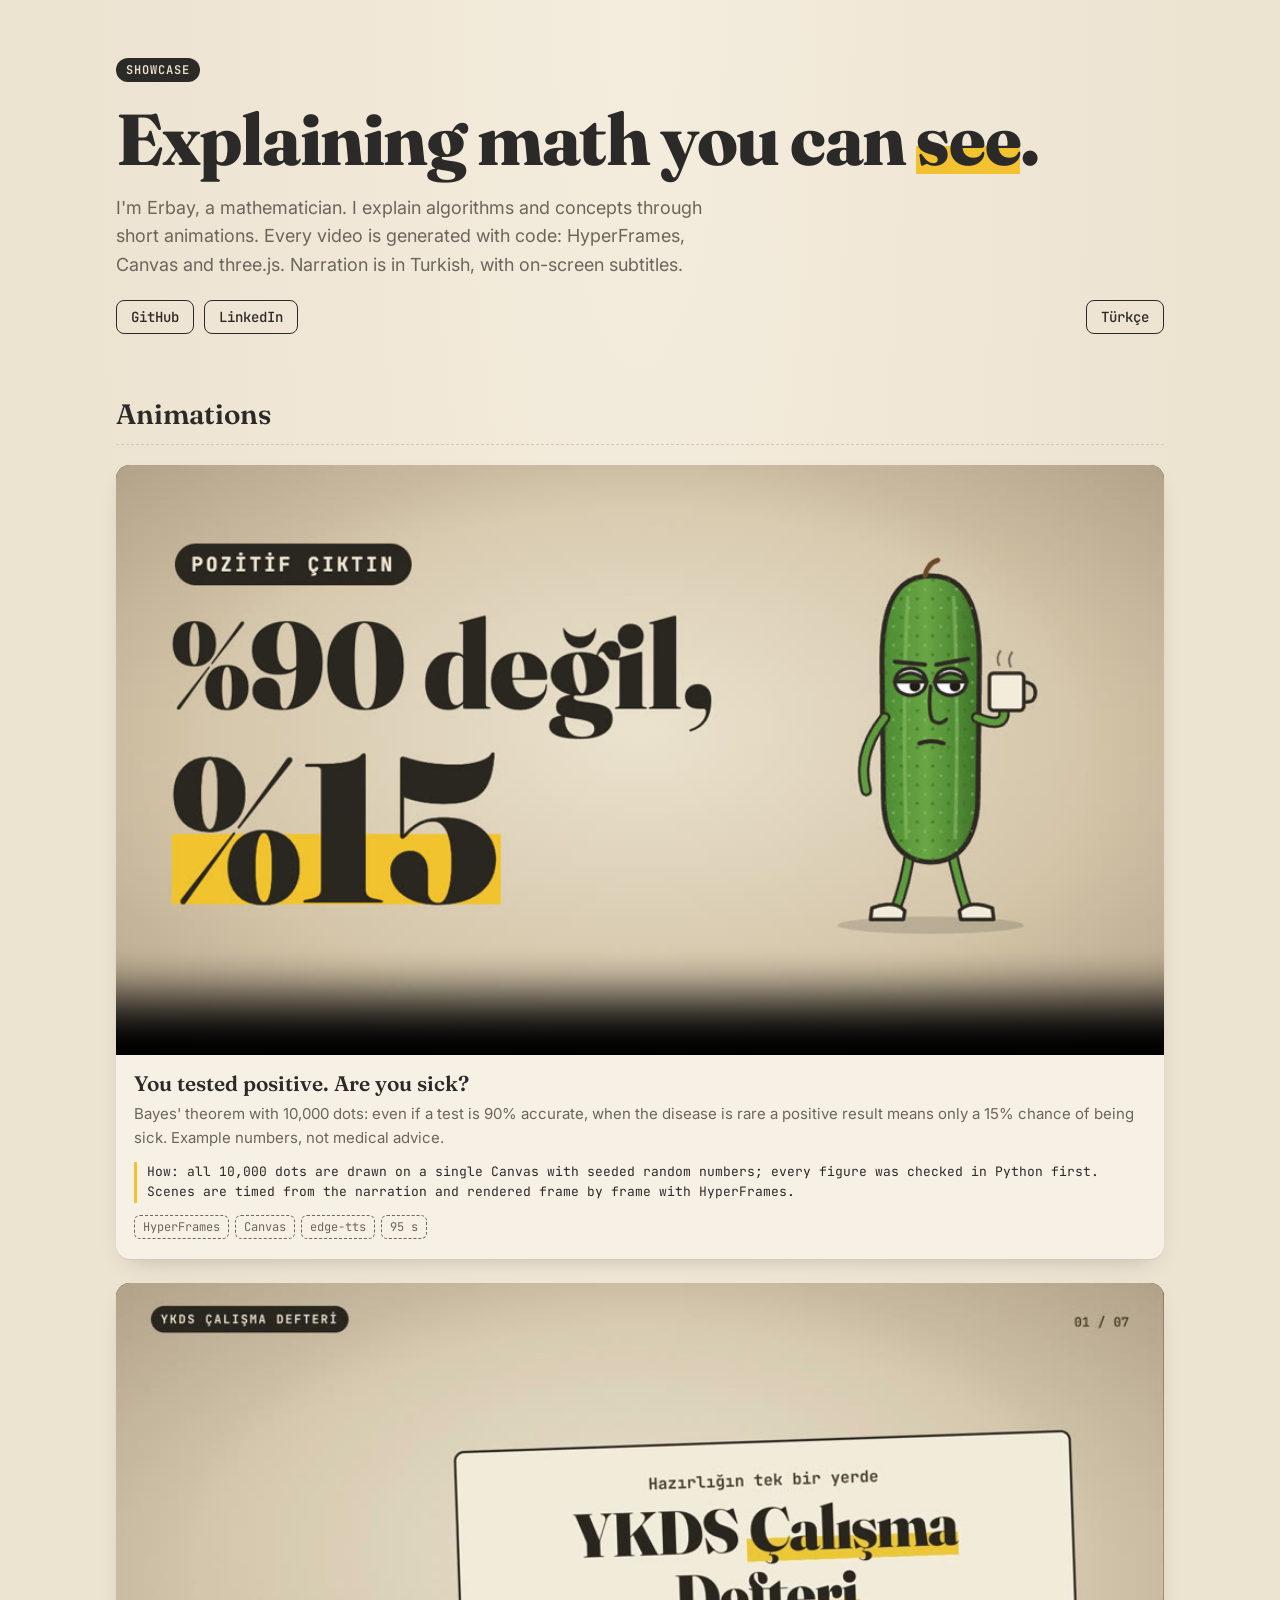
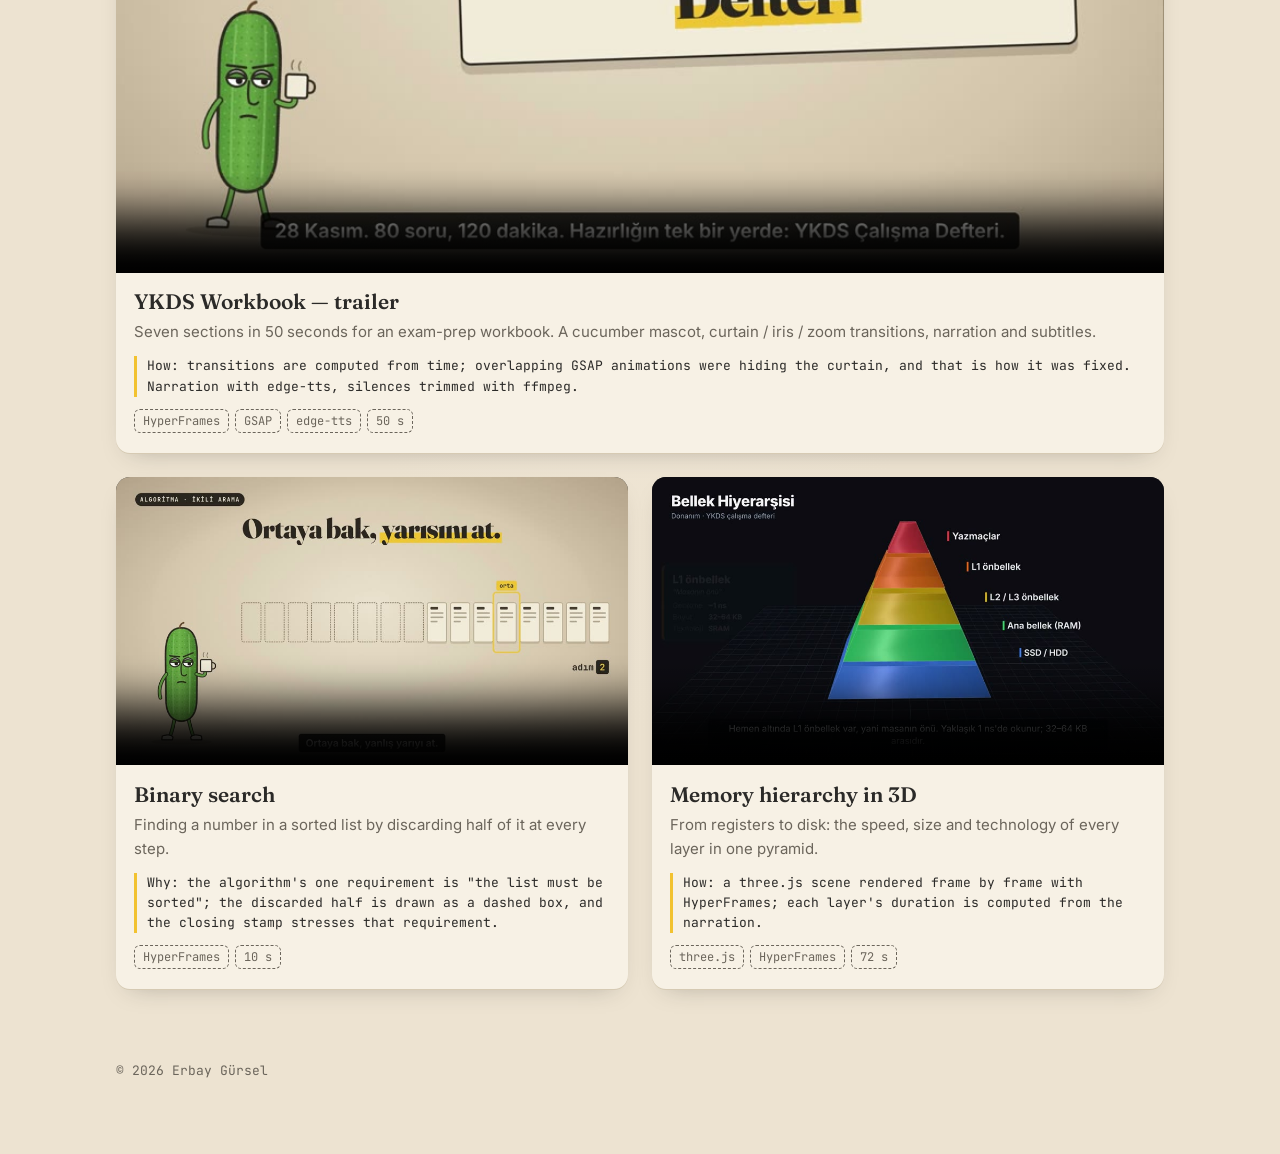
==== en/index.html @ 1694abf9 "İngilizce sayfa, ortak stil dosyası ve erişilebilirlik - en/index.html: tüm kartların İngilizce çevi" ====
<!doctype html>
<html lang="en">
<head>
<meta charset="utf-8">
<meta name="viewport" content="width=device-width, initial-scale=1">
<title>Erbay Gürsel · Showcase</title>
<meta name="description" content="Short animations that explain mathematics and algorithms visually.">
<link rel="icon" href="data:image/svg+xml,%3Csvg xmlns='http://www.w3.org/2000/svg' viewBox='0 0 32 32'%3E%3Crect x='9' y='2' width='14' height='28' rx='7' fill='%2356a13b' stroke='%232b2a28' stroke-width='2'/%3E%3Ccircle cx='14' cy='10' r='1.3' fill='%232b2a28'/%3E%3Ccircle cx='18' cy='16' r='1.3' fill='%232b2a28'/%3E%3Ccircle cx='14' cy='22' r='1.3' fill='%232b2a28'/%3E%3C/svg%3E">
<link rel="canonical" href="https://erbaygursel.github.io/vitrin/en/">
<link rel="alternate" hreflang="tr" href="https://erbaygursel.github.io/vitrin/">
<link rel="alternate" hreflang="en" href="https://erbaygursel.github.io/vitrin/en/">
<meta property="og:type" content="website">
<meta property="og:url" content="https://erbaygursel.github.io/vitrin/en/">
<meta property="og:title" content="Erbay Gürsel · Explaining math you can see">
<meta property="og:description" content="Short, code-generated animations that explain mathematics and algorithms visually.">
<meta property="og:image" content="https://erbaygursel.github.io/vitrin/kapaklar/bayes.jpg">
<meta property="og:image:width" content="960">
<meta property="og:image:height" content="540">
<meta property="og:locale" content="en_US">
<meta name="twitter:card" content="summary_large_image">
<link rel="preconnect" href="https://fonts.googleapis.com">
<link rel="preconnect" href="https://fonts.gstatic.com" crossorigin>
<link href="https://fonts.googleapis.com/css2?family=Fraunces:opsz,wght@9..144,600;9..144,800&family=JetBrains+Mono:wght@400;600&family=Inter:wght@400;500&display=swap" rel="stylesheet">
<link rel="stylesheet" href="../stil.css">
</head>
<body>
<main>
  <header>
    <span class="etiket">Showcase</span>
    <h1>Explaining math you can <span class="vurgu">see</span>.</h1>
    <p class="giris">I'm Erbay, a mathematician. I explain algorithms and concepts through short animations.
      Every video is generated with code: HyperFrames, Canvas and three.js. Narration is in Turkish, with on-screen subtitles.</p>
    <nav class="baglantilar">
      <a href="https://github.com/erbaygursel">GitHub</a>
      <a href="https://www.linkedin.com/in/erbay-gursel/">LinkedIn</a>
      <a class="dil" href="../" hreflang="tr" lang="tr">Türkçe</a>
    </nav>
  </header>

  <h2>Animations</h2>
  <section class="izgara">
    <article class="kart genis">
      <video controls preload="none" playsinline aria-labelledby="bayes" poster="../kapaklar/bayes.jpg" src="../videolar/bayes.mp4"></video>
      <div class="bilgi">
        <h3 id="bayes">You tested positive. Are you sick?</h3>
        <p>Bayes' theorem with 10,000 dots: even if a test is 90% accurate, when the disease is rare a positive result means only a 15% chance of being sick. Example numbers, not medical advice.</p>
        <p class="nasil">How: all 10,000 dots are drawn on a single Canvas with seeded random numbers; every figure was checked in Python first. Scenes are timed from the narration and rendered frame by frame with HyperFrames.</p>
        <div class="araclar"><span>HyperFrames</span><span>Canvas</span><span>edge-tts</span><span>95 s</span></div>
      </div>
    </article>

    <article class="kart genis">
      <video controls preload="none" playsinline aria-labelledby="ykds-tanitim" poster="../kapaklar/ykds-tanitim.jpg" src="../videolar/ykds-tanitim.mp4"></video>
      <div class="bilgi">
        <h3 id="ykds-tanitim">YKDS Workbook — trailer</h3>
        <p>Seven sections in 50 seconds for an exam-prep workbook. A cucumber mascot, curtain / iris / zoom transitions, narration and subtitles.</p>
        <p class="nasil">How: transitions are computed from time; overlapping GSAP animations were hiding the curtain, and that is how it was fixed. Narration with edge-tts, silences trimmed with ffmpeg.</p>
        <div class="araclar"><span>HyperFrames</span><span>GSAP</span><span>edge-tts</span><span>50 s</span></div>
      </div>
    </article>

    <article class="kart">
      <video controls preload="none" playsinline aria-labelledby="ikili-arama" poster="../kapaklar/ikili-arama.jpg" src="../videolar/ikili-arama.mp4"></video>
      <div class="bilgi">
        <h3 id="ikili-arama">Binary search</h3>
        <p>Finding a number in a sorted list by discarding half of it at every step.</p>
        <p class="nasil">Why: the algorithm's one requirement is "the list must be sorted"; the discarded half is drawn as a dashed box, and the closing stamp stresses that requirement.</p>
        <div class="araclar"><span>HyperFrames</span><span>10 s</span></div>
      </div>
    </article>

    <article class="kart">
      <video controls preload="none" playsinline aria-labelledby="bellek-hiyerarsisi" poster="../kapaklar/bellek-hiyerarsisi.jpg" src="../videolar/bellek-hiyerarsisi.mp4"></video>
      <div class="bilgi">
        <h3 id="bellek-hiyerarsisi">Memory hierarchy in 3D</h3>
        <p>From registers to disk: the speed, size and technology of every layer in one pyramid.</p>
        <p class="nasil">How: a three.js scene rendered frame by frame with HyperFrames; each layer's duration is computed from the narration.</p>
        <div class="araclar"><span>three.js</span><span>HyperFrames</span><span>72 s</span></div>
      </div>
    </article>
  </section>

  <footer>© 2026 Erbay Gürsel</footer>
</main>
</body>
</html>
---- stil.css ----
:root {
  --kraft: #ede3d1;
  --kart: #f7f1e5;
  --antrasit: #2b2a28;
  --soluk: #6b655b;
  --sari: #f2c230;
  --cizgi: #d6cab3;
}
* { box-sizing: border-box; }
body {
  margin: 0;
  background: var(--kraft) radial-gradient(ellipse at top, #f4ecdd 0%, var(--kraft) 60%) no-repeat;
  color: var(--antrasit);
  font: 16px/1.6 Inter, system-ui, sans-serif;
}
main { max-width: 1080px; margin: 0 auto; padding: 56px 16px 72px; }

.etiket {
  display: inline-block;
  font: 600 12px/1 "JetBrains Mono", monospace;
  letter-spacing: .08em;
  text-transform: uppercase;
  background: var(--antrasit);
  color: var(--kraft);
  padding: 6px 10px;
  border-radius: 999px;
}
h1 {
  font: 800 clamp(40px, 7vw, 72px)/1.05 Fraunces, Georgia, serif;
  margin: 20px 0 16px;
  letter-spacing: -.02em;
}
.vurgu { background: linear-gradient(transparent 58%, var(--sari) 58%, var(--sari) 90%, transparent 90%); }
.giris { max-width: 620px; font-size: 18px; color: var(--soluk); margin: 0; }
.baglantilar { margin-top: 20px; display: flex; gap: 10px; flex-wrap: wrap; }
.baglantilar a {
  font: 500 14px/1 "JetBrains Mono", monospace;
  color: var(--antrasit);
  text-decoration: none;
  border: 1.5px solid var(--antrasit);
  padding: 9px 14px;
  border-radius: 8px;
}
.baglantilar a:hover { background: var(--antrasit); color: var(--kraft); }
a:focus-visible, video:focus-visible { outline: 3px solid var(--sari); outline-offset: 3px; }
.dil { margin-left: auto; }

h2 {
  font: 600 28px/1.2 Fraunces, Georgia, serif;
  margin: 64px 0 20px;
  padding-bottom: 12px;
  border-bottom: 1.5px dashed var(--cizgi);
}
.izgara { display: grid; grid-template-columns: repeat(2, minmax(0, 1fr)); gap: 24px; }
.kart {
  background: var(--kart);
  border-radius: 14px;
  overflow: hidden;
  box-shadow: 0 1px 0 var(--cizgi), 0 10px 24px -14px rgba(43, 42, 40, .35);
}
.kart.genis { grid-column: 1 / -1; }
video { display: block; width: 100%; aspect-ratio: 16 / 9; background: var(--antrasit); }
.bilgi { padding: 16px 18px 20px; }
.bilgi h3 { font: 600 21px/1.25 Fraunces, Georgia, serif; margin: 0 0 6px; }
.bilgi p { margin: 0 0 12px; color: var(--soluk); font-size: 15px; }
.bilgi p.nasil { font: 400 13px/1.55 "JetBrains Mono", monospace; color: var(--antrasit); border-left: 3px solid var(--sari); padding-left: 10px; }
.araclar { display: flex; gap: 6px; flex-wrap: wrap; }
.araclar span {
  font: 400 12px/1 "JetBrains Mono", monospace;
  border: 1px dashed var(--soluk);
  color: var(--soluk);
  padding: 5px 8px;
  border-radius: 6px;
}
footer {
  margin-top: 72px;
  font: 400 13px/1.6 "JetBrains Mono", monospace;
  color: var(--soluk);
}
@media (max-width: 720px) {
  main { padding-top: 36px; }
  .izgara { grid-template-columns: minmax(0, 1fr); }
}
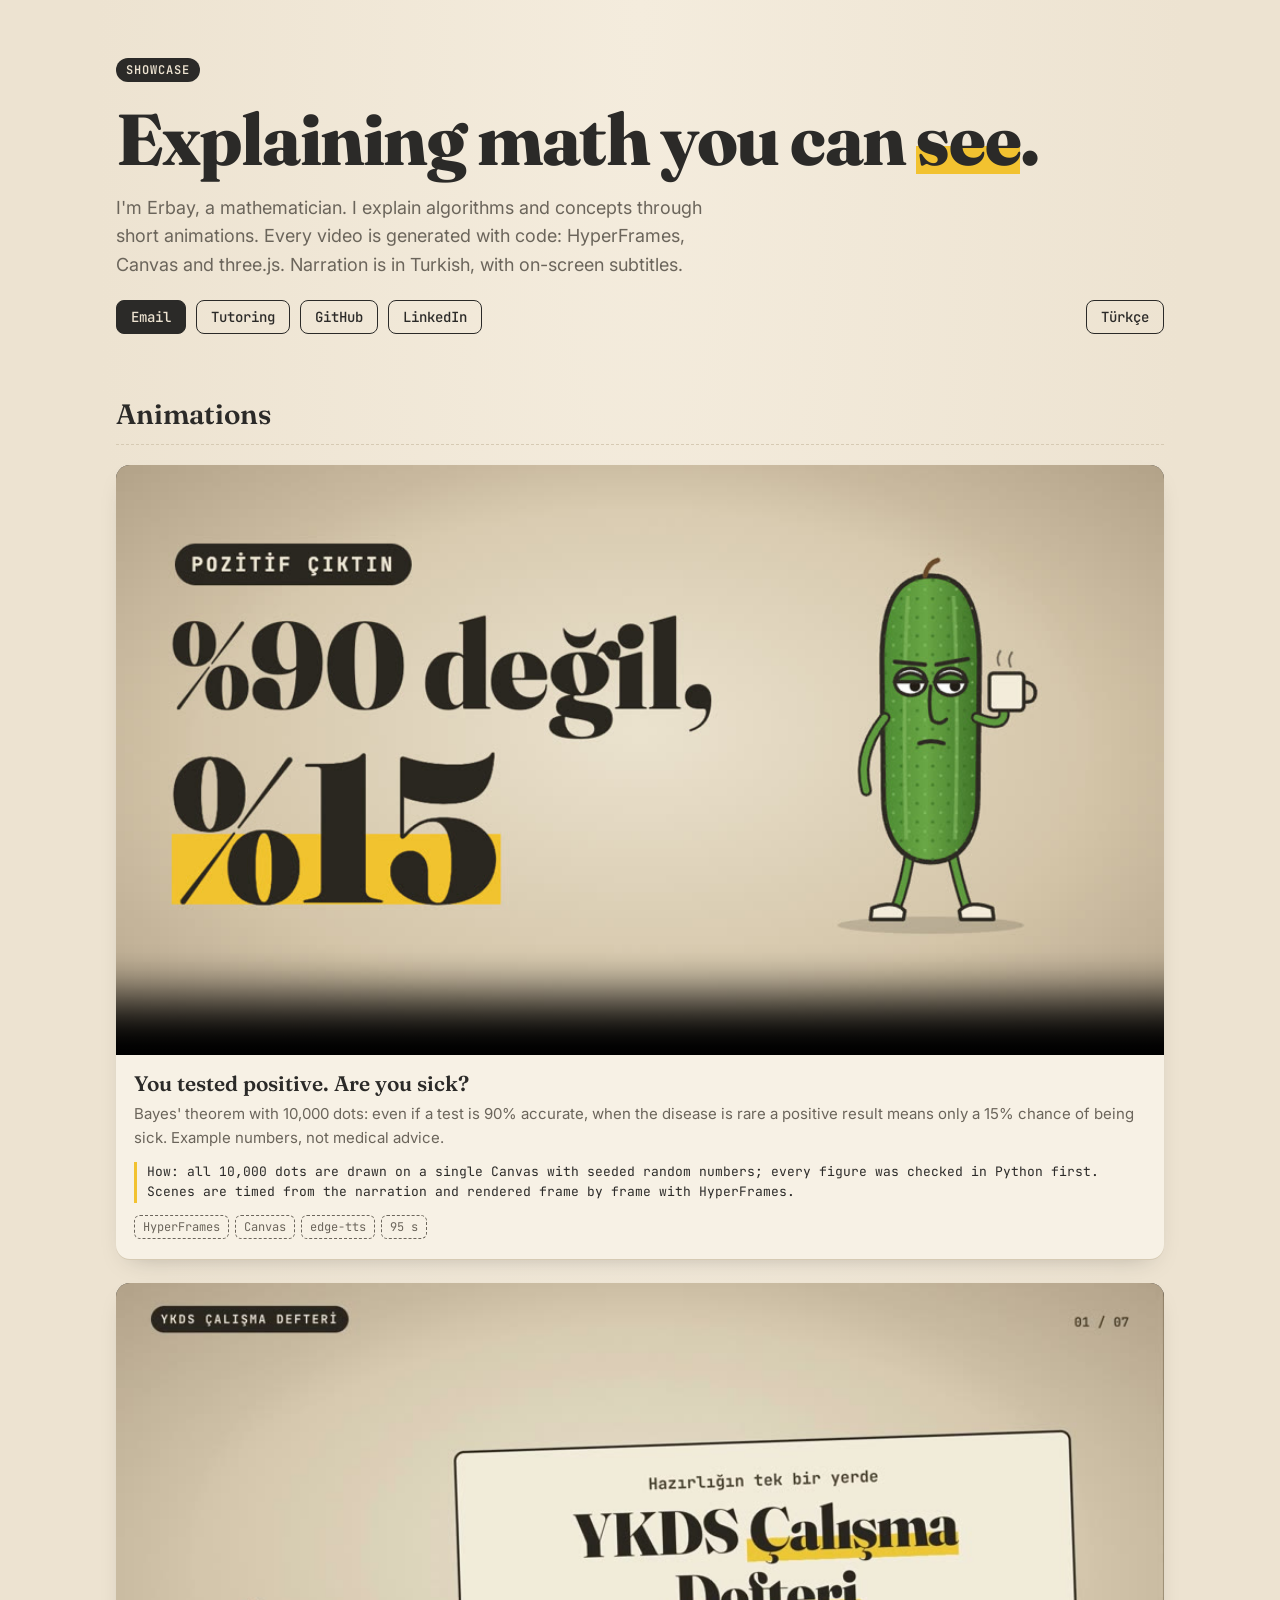
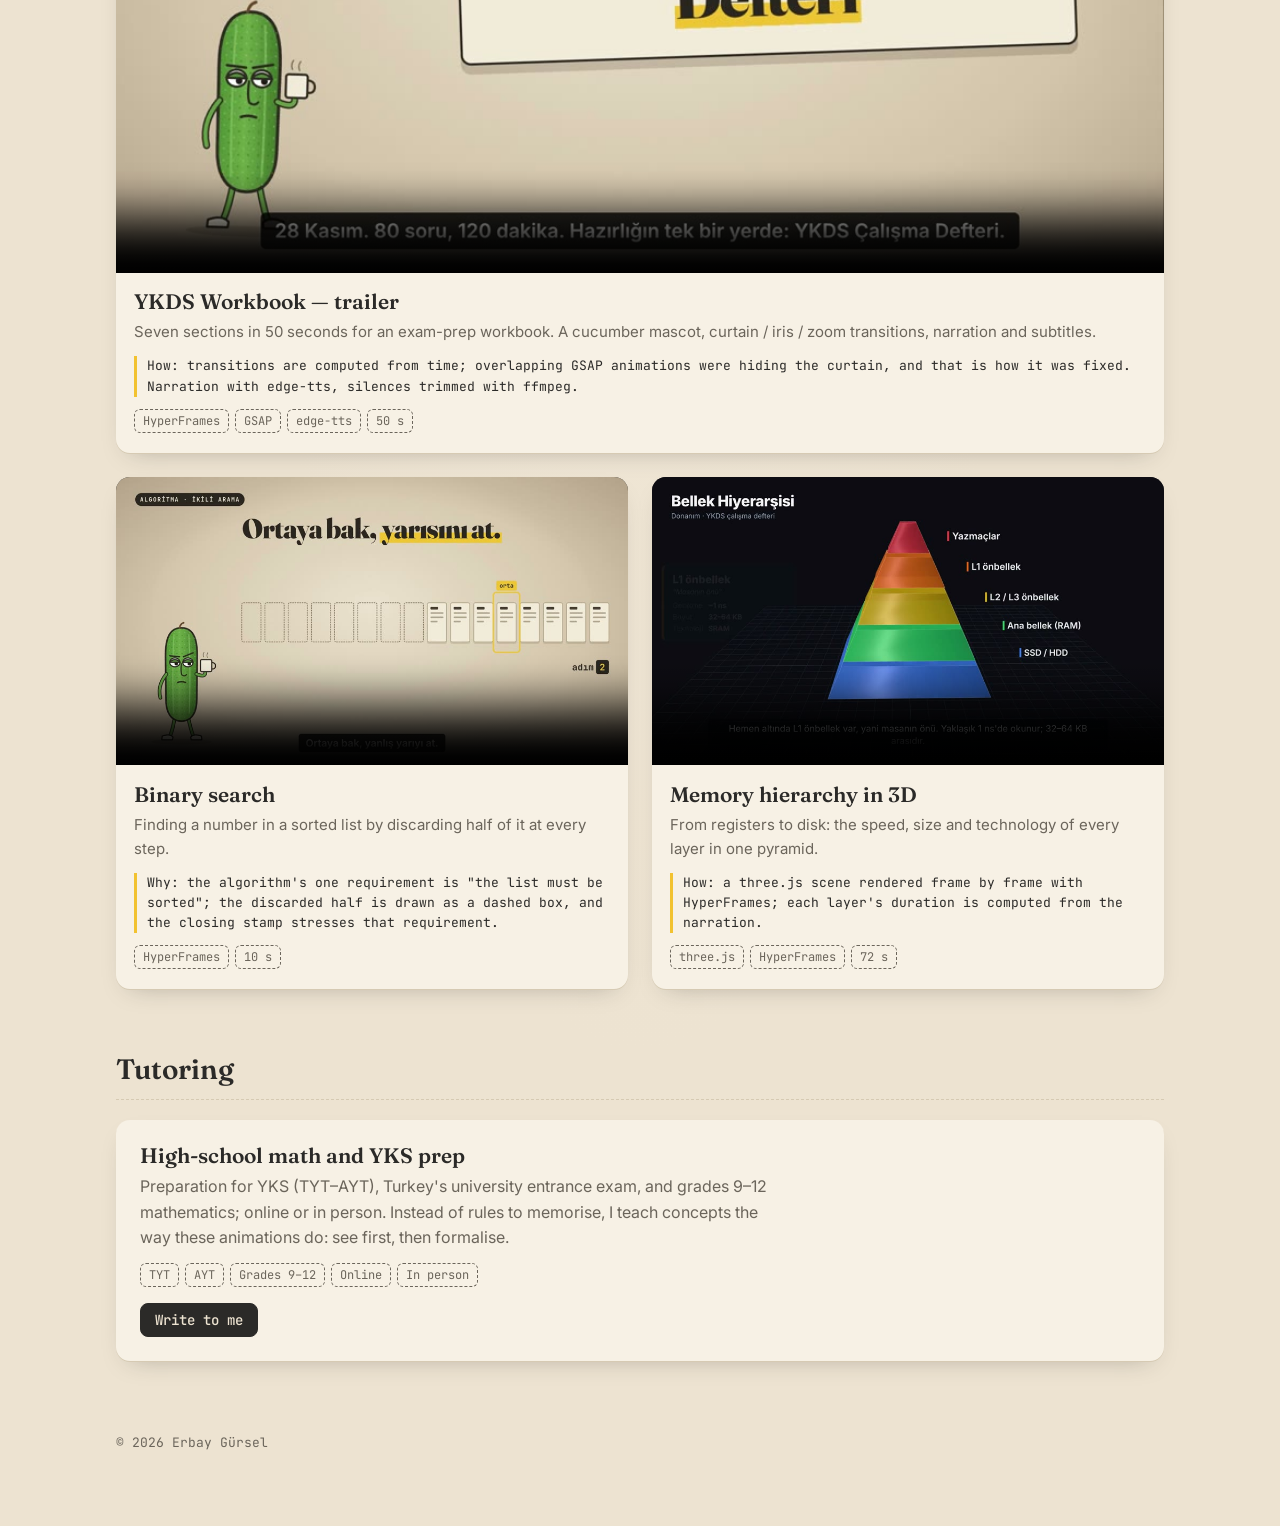
==== commit 4dd42dcf: "E-posta düğmesi ve özel ders bölümü - Üst bağlantılara öne çıkan E-posta düğmesi ve Özel ders kısayo" ====
--- a/en/index.html
+++ b/en/index.html
@@ -31,6 +31,8 @@
     <p class="giris">I'm Erbay, a mathematician. I explain algorithms and concepts through short animations.
       Every video is generated with code: HyperFrames, Canvas and three.js. Narration is in Turkish, with on-screen subtitles.</p>
     <nav class="baglantilar">
+      <a class="birincil" href="mailto:erbaygursell@gmail.com">Email</a>
+      <a href="#ders">Tutoring</a>
       <a href="https://github.com/erbaygursel">GitHub</a>
       <a href="https://www.linkedin.com/in/erbay-gursel/">LinkedIn</a>
       <a class="dil" href="../" hreflang="tr" lang="tr">Türkçe</a>
@@ -80,6 +82,19 @@
     </article>
   </section>
 
+  <h2 id="ders">Tutoring</h2>
+  <section class="kart ders">
+    <div class="bilgi">
+      <h3>High-school math and YKS prep</h3>
+      <p>Preparation for YKS (TYT–AYT), Turkey's university entrance exam, and grades 9–12 mathematics; online or in person.
+        Instead of rules to memorise, I teach concepts the way these animations do: see first, then formalise.</p>
+      <div class="araclar"><span>TYT</span><span>AYT</span><span>Grades 9–12</span><span>Online</span><span>In person</span></div>
+      <nav class="baglantilar">
+        <a class="birincil" href="mailto:erbaygursell@gmail.com?subject=Tutoring">Write to me</a>
+      </nav>
+    </div>
+  </section>
+
   <footer>© 2026 Erbay Gürsel</footer>
 </main>
 </body>
--- a/stil.css
+++ b/stil.css
@@ -42,6 +42,8 @@
   border-radius: 8px;
 }
 .baglantilar a:hover { background: var(--antrasit); color: var(--kraft); }
+.baglantilar a.birincil { background: var(--antrasit); color: var(--kraft); }
+.baglantilar a.birincil:hover { background: var(--sari); color: var(--antrasit); border-color: var(--antrasit); }
 a:focus-visible, video:focus-visible { outline: 3px solid var(--sari); outline-offset: 3px; }
 .dil { margin-left: auto; }
 
@@ -72,6 +74,10 @@
   padding: 5px 8px;
   border-radius: 6px;
 }
+.ders .bilgi { padding: 22px 24px 24px; }
+.ders .bilgi p { font-size: 16px; max-width: 640px; }
+.ders .baglantilar { margin-top: 16px; }
+
 footer {
   margin-top: 72px;
   font: 400 13px/1.6 "JetBrains Mono", monospace;
